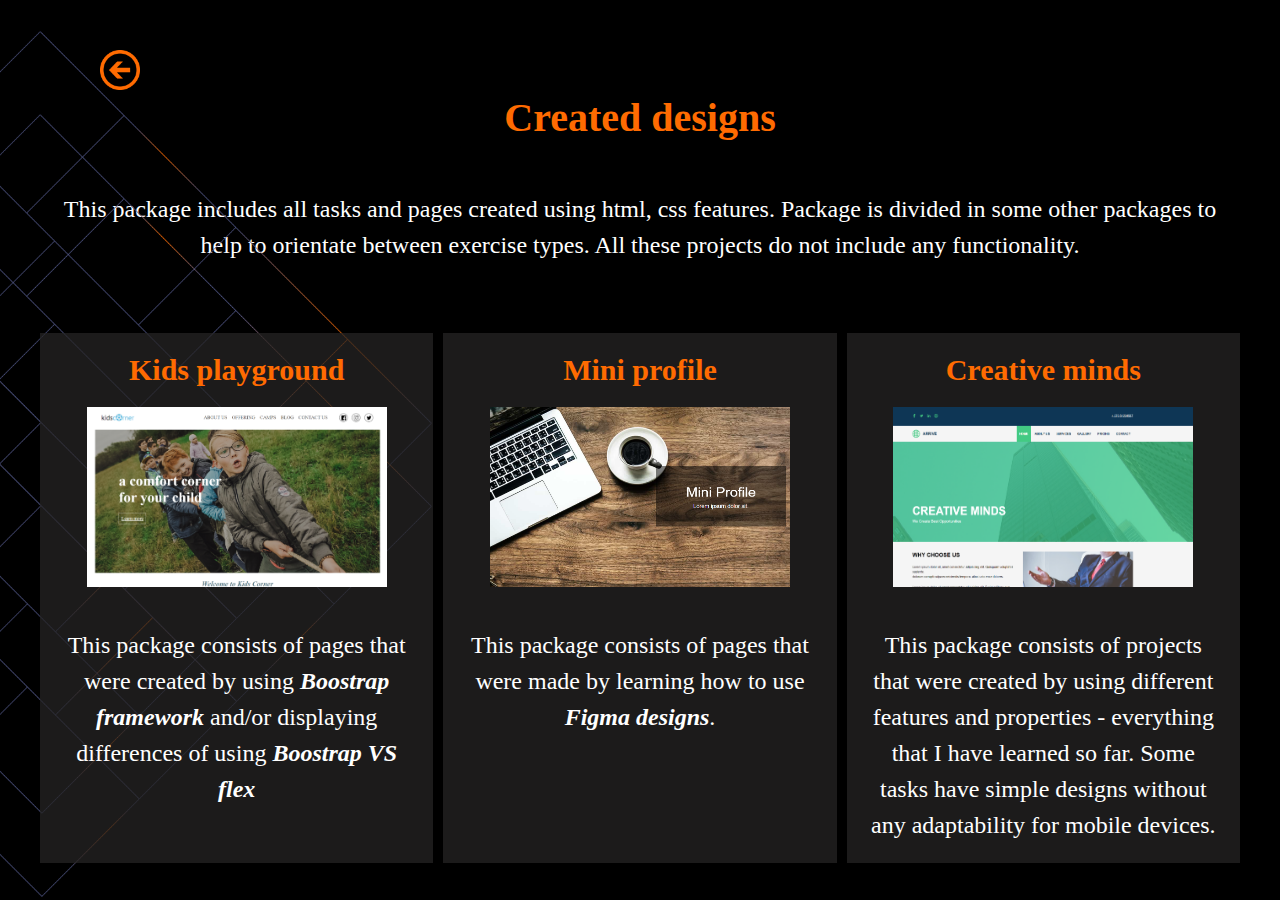
==== created_designs/index.html @ deaf6151 "first commit" ====
<!DOCTYPE html>
<html lang="en">
<head>
    <meta charset="UTF-8">
    <meta http-equiv="X-UA-Compatible" content="IE=edge">
    <meta name="viewport" content="width=device-width, initial-scale=1.0">
    <title>CREATED DESIGNS</title>
    <link rel="stylesheet" href="../html_css_styles/style.css">
</head>
<body>
    <main>
        <div class="background">
          <img
            class="background_img"
            src="../html_css_images/Group_27.png"
            alt="square"
          />
          <a class="back" href="../index.html"><img src="../html_css_images/Back_Arrow.svg.png" alt="back"></a>
          <div class="wrapper">
            <h1>Created designs</h1>
            <p>
              This package includes all tasks and pages created using html, css
              features. Package is divided in some other packages to help to
              orientate between exercise types. All these projects do not include
              any functionality.
            </p>
  
            <div class="cards">
              <a href="./kids_playground/index.html">
                <div>
                  <h2>Kids playground</h2>
                  <img
                    src="./created_design_images/kids_playground.png"
                    alt="boostrap logo"
                  />
                  <p>
                    This package consists of pages that were created by using
                    <span>Boostrap framework</span> and/or displaying differences
                    of using <span>Boostrap VS flex</span>
                  </p>
                </div></a
              >
  
              <a href="./mini_profile/index.html">
                <div>
                  <h2>Mini profile</h2>
                  <img
                    src="./created_design_images/mni_profile.png"
                    alt="figma logo"
                  />
                  <p>
                    This package consists of pages that were made by learning how
                    to use
                    <span> Figma designs</span>.
                  </p>
                </div>
              </a>
  
              <a href="./creative_minds/index.html">
                <div>
                  <h2>Creative minds</h2>
                  <img src="./created_design_images/creative_minds.png" alt="design logo" />
                  <p>
                    This package consists of projects that were created by using
                    different features and properties - everything that I have
                    learned so far. Some tasks have simple designs without any
                    adaptability for mobile devices.
                  </p>
                </div>
              </a>
            </div>
          </div>
        </div>
      </main>
    
</body>
</html>
---- html_css_styles/style.css ----
.wrapper p {
  color: #fff;
  font-size: 24px;
  line-height: 1.5;
  text-align: center;
  font-weight: 300;
  padding: 20px;
}

* {
  margin: 0;
  padding: 0;
  box-sizing: border-box;
  color: #fff;
}

.background {
  background-color: #000;
  width: 100%;
  min-height: 100vh;
  position: relative;
}
.background .back img {
  width: 40px;
  position: relative;
  top: 50px;
  left: 100px;
}
.background .background_img {
  position: absolute;
  height: 100%;
  min-height: 100vh;
  background-repeat: no-repeat;
  top: 0;
}

h1,
h2 {
  color: #ff6b01;
}

.wrapper {
  max-width: 1200px;
  margin: 0 auto;
  padding-top: 50px;
}
.wrapper h1 {
  text-align: center;
  margin-bottom: 30px;
  font-size: 40px;
}
.cards {
  display: flex;
  padding-top: 50px;
  gap: 10px;
  min-height: 400px;
  justify-content: center;
  position: relative;
  flex-wrap: wrap;
}
.cards a {
  padding-top: 20px;
  flex-grow: 1;
  flex-basis: 200px;
  background-color: rgba(38, 36, 36, 0.75);
  text-decoration: none;
}
.cards a div {
  display: flex;
  flex-direction: column;
  align-items: center;
  gap: 20px;
}
.cards a h2 {
  font-weight: 800;
  font-size: 30px;
}
.cards a img {
  width: 300px;
  height: 180px;
}
.cards a span {
  font-weight: 800;
  font-style: italic;
}/*# sourceMappingURL=style.css.map */
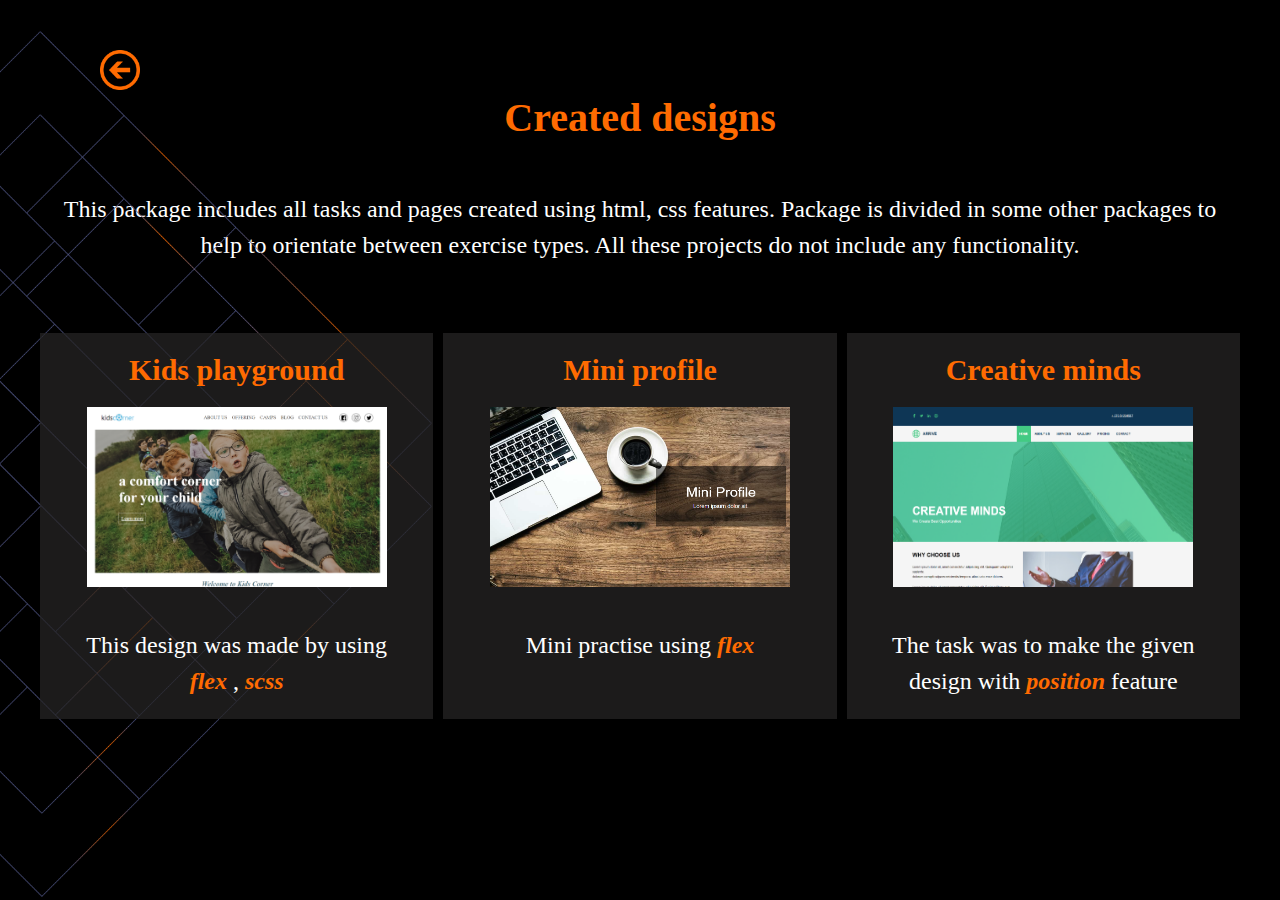
==== commit 4272b284: "adding class=feature" ====
--- a/created_designs/index.html
+++ b/created_designs/index.html
@@ -1,77 +1,75 @@
 <!DOCTYPE html>
 <html lang="en">
-<head>
-    <meta charset="UTF-8">
-    <meta http-equiv="X-UA-Compatible" content="IE=edge">
-    <meta name="viewport" content="width=device-width, initial-scale=1.0">
+  <head>
+    <meta charset="UTF-8" />
+    <meta http-equiv="X-UA-Compatible" content="IE=edge" />
+    <meta name="viewport" content="width=device-width, initial-scale=1.0" />
     <title>CREATED DESIGNS</title>
-    <link rel="stylesheet" href="../html_css_styles/style.css">
-</head>
-<body>
+    <link rel="stylesheet" href="../html_css_styles/style.css" />
+  </head>
+  <body>
     <main>
-        <div class="background">
-          <img
-            class="background_img"
-            src="../html_css_images/Group_27.png"
-            alt="square"
-          />
-          <a class="back" href="../index.html"><img src="../html_css_images/Back_Arrow.svg.png" alt="back"></a>
-          <div class="wrapper">
-            <h1>Created designs</h1>
-            <p>
-              This package includes all tasks and pages created using html, css
-              features. Package is divided in some other packages to help to
-              orientate between exercise types. All these projects do not include
-              any functionality.
-            </p>
-  
-            <div class="cards">
-              <a href="./kids_playground/index.html">
-                <div>
-                  <h2>Kids playground</h2>
-                  <img
-                    src="./created_design_images/kids_playground.png"
-                    alt="boostrap logo"
-                  />
-                  <p>
-                    This package consists of pages that were created by using
-                    <span>Boostrap framework</span> and/or displaying differences
-                    of using <span>Boostrap VS flex</span>
-                  </p>
-                </div></a
-              >
-  
-              <a href="./mini_profile/index.html">
-                <div>
-                  <h2>Mini profile</h2>
-                  <img
-                    src="./created_design_images/mni_profile.png"
-                    alt="figma logo"
-                  />
-                  <p>
-                    This package consists of pages that were made by learning how
-                    to use
-                    <span> Figma designs</span>.
-                  </p>
-                </div>
-              </a>
-  
-              <a href="./creative_minds/index.html">
-                <div>
-                  <h2>Creative minds</h2>
-                  <img src="./created_design_images/creative_minds.png" alt="design logo" />
-                  <p>
-                    This package consists of projects that were created by using
-                    different features and properties - everything that I have
-                    learned so far. Some tasks have simple designs without any
-                    adaptability for mobile devices.
-                  </p>
-                </div>
-              </a>
-            </div>
+      <div class="background">
+        <img
+          class="background_img"
+          src="../html_css_images/Group_27.png"
+          alt="square"
+        />
+        <a class="back" href="../index.html"
+          ><img src="../html_css_images/Back_Arrow.svg.png" alt="back"
+        /></a>
+        <div class="wrapper">
+          <h1>Created designs</h1>
+          <p>
+            This package includes all tasks and pages created using html, css
+            features. Package is divided in some other packages to help to
+            orientate between exercise types. All these projects do not include
+            any functionality.
+          </p>
+
+          <div class="cards">
+            <a href="./kids_playground/index.html">
+              <div>
+                <h2>Kids playground</h2>
+                <img
+                  src="./created_design_images/kids_playground.png"
+                  alt="boostrap logo"
+                />
+                <p>
+                 This design was made by using <br> <span class="feature">flex </span>, <span class="feature">scss</span>  
+                </p>
+              </div></a
+            >
+
+            <a href="./mini_profile/index.html">
+              <div>
+                <h2>Mini profile</h2>
+                <img
+                  src="./created_design_images/mni_profile.png"
+                  alt="figma logo"
+                />
+                <p>
+                 Mini practise using <span class="feature">flex</span>
+                </p>
+              </div>
+            </a>
+
+            <a href="./creative_minds/index.html">
+              <div>
+                <h2>Creative minds</h2>
+                <img
+                  src="./created_design_images/creative_minds.png"
+                  alt="design logo"
+                />
+                <p>
+                  The task was to make the given design with
+                  <span class="feature">position</span> feature
+                </p>
+              </div>
+            </a>
           </div>
         </div>
-      </main>
-    
-</body>
-</html>+      </div>
+    </main>
+  </body>
+</html>
--- a/html_css_styles/style.css
+++ b/html_css_styles/style.css
@@ -35,7 +35,8 @@
 }
 
 h1,
-h2 {
+h2,
+.feature {
   color: #ff6b01;
 }
 
